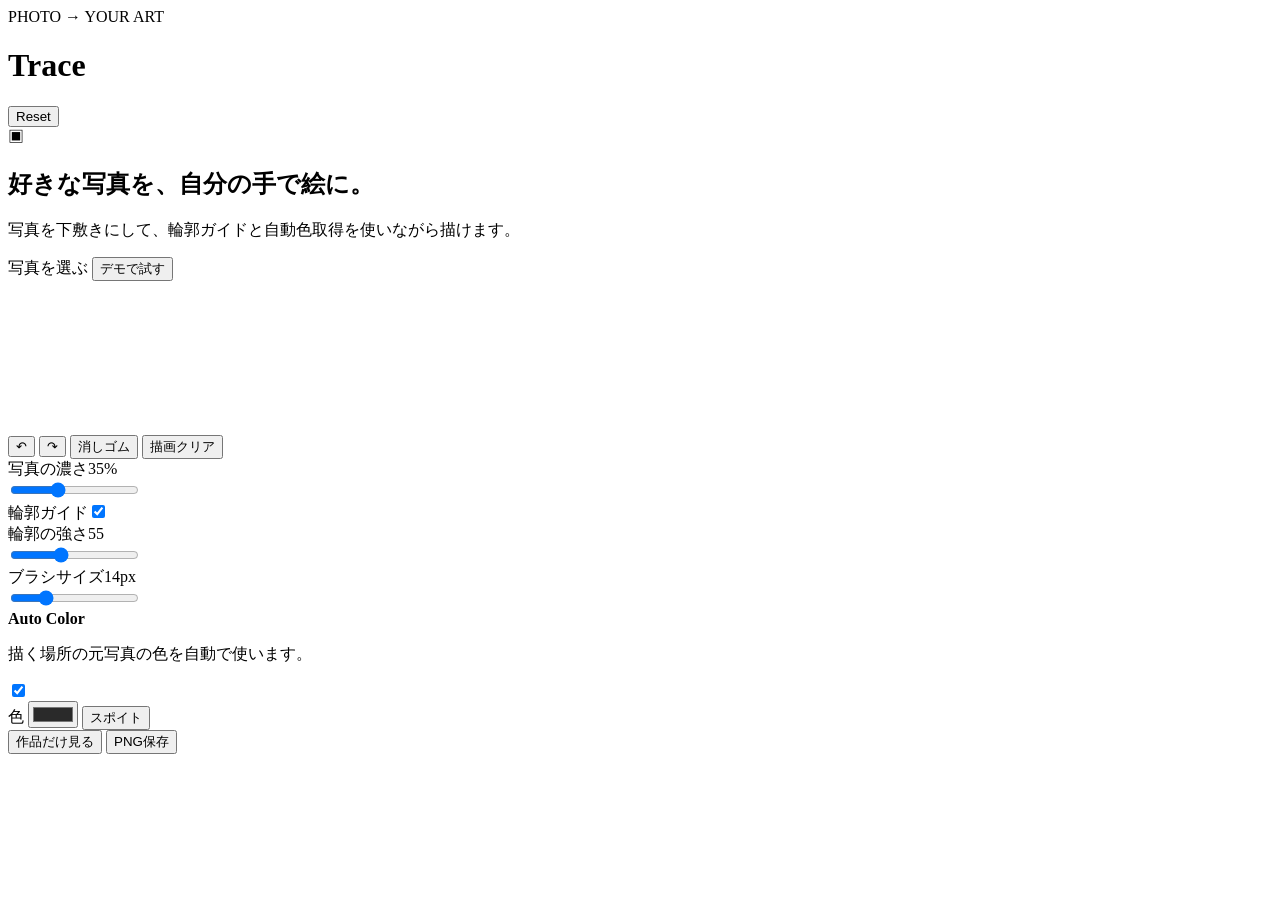
==== index.html @ 2497f71a "Add prototype UI" ====
<!doctype html>
<html lang="ja">
<head>
  <meta charset="utf-8" />
  <meta name="viewport" content="width=device-width, initial-scale=1, viewport-fit=cover" />
  <meta name="theme-color" content="#f6f6f4" />
  <title>Trace — Photo to Your Art</title>
  <link rel="stylesheet" href="styles.css" />
</head>
<body>
  <main class="app">
    <header class="topbar">
      <div>
        <div class="eyebrow">PHOTO → YOUR ART</div>
        <h1>Trace</h1>
      </div>
      <button id="resetBtn" class="ghost">Reset</button>
    </header>

    <section id="emptyState" class="empty-state">
      <div class="empty-card">
        <div class="camera-icon">▣</div>
        <h2>好きな写真を、自分の手で絵に。</h2>
        <p>写真を下敷きにして、輪郭ガイドと自動色取得を使いながら描けます。</p>
        <label class="primary file-label">
          写真を選ぶ
          <input id="fileInput" type="file" accept="image/*" hidden />
        </label>
        <button id="demoBtn" class="secondary">デモで試す</button>
      </div>
    </section>

    <section id="workspace" class="workspace hidden">
      <div class="canvas-shell">
        <div id="canvasWrap" class="canvas-wrap">
          <canvas id="photoCanvas"></canvas>
          <canvas id="outlineCanvas"></canvas>
          <canvas id="drawCanvas"></canvas>
        </div>
      </div>

      <div class="panel">
        <div class="toolbar-row compact">
          <button id="undoBtn" class="tool-btn" title="Undo">↶</button>
          <button id="redoBtn" class="tool-btn" title="Redo">↷</button>
          <button id="eraserBtn" class="tool-btn">消しゴム</button>
          <button id="clearBtn" class="tool-btn danger">描画クリア</button>
        </div>

        <div class="control-block">
          <div class="control-head"><span>写真の濃さ</span><span id="photoOpacityValue">35%</span></div>
          <input id="photoOpacity" type="range" min="0" max="100" value="35" />
        </div>

        <div class="control-block">
          <div class="control-head"><span>輪郭ガイド</span><label class="switch"><input id="outlineToggle" type="checkbox" checked><span></span></label></div>
          <div class="control-head sub"><span>輪郭の強さ</span><span id="outlineStrengthValue">55</span></div>
          <input id="outlineStrength" type="range" min="15" max="120" value="55" />
        </div>

        <div class="control-block">
          <div class="control-head"><span>ブラシサイズ</span><span id="brushSizeValue">14px</span></div>
          <input id="brushSize" type="range" min="2" max="50" value="14" />
        </div>

        <div class="control-block auto-color-block">
          <div>
            <strong>Auto Color</strong>
            <p>描く場所の元写真の色を自動で使います。</p>
          </div>
          <label class="switch"><input id="autoColorToggle" type="checkbox" checked><span></span></label>
        </div>

        <div id="manualColorRow" class="manual-color hidden">
          <label>色 <input id="colorPicker" type="color" value="#2a2a2a"></label>
          <button id="eyedropperBtn" class="secondary small">スポイト</button>
        </div>

        <div class="toolbar-row footer-actions">
          <button id="previewBtn" class="secondary">作品だけ見る</button>
          <button id="saveBtn" class="primary">PNG保存</button>
        </div>
      </div>
    </section>
  </main>

  <div id="toast" class="toast" role="status" aria-live="polite"></div>
  <script src="app.js"></script>
</body>
</html>
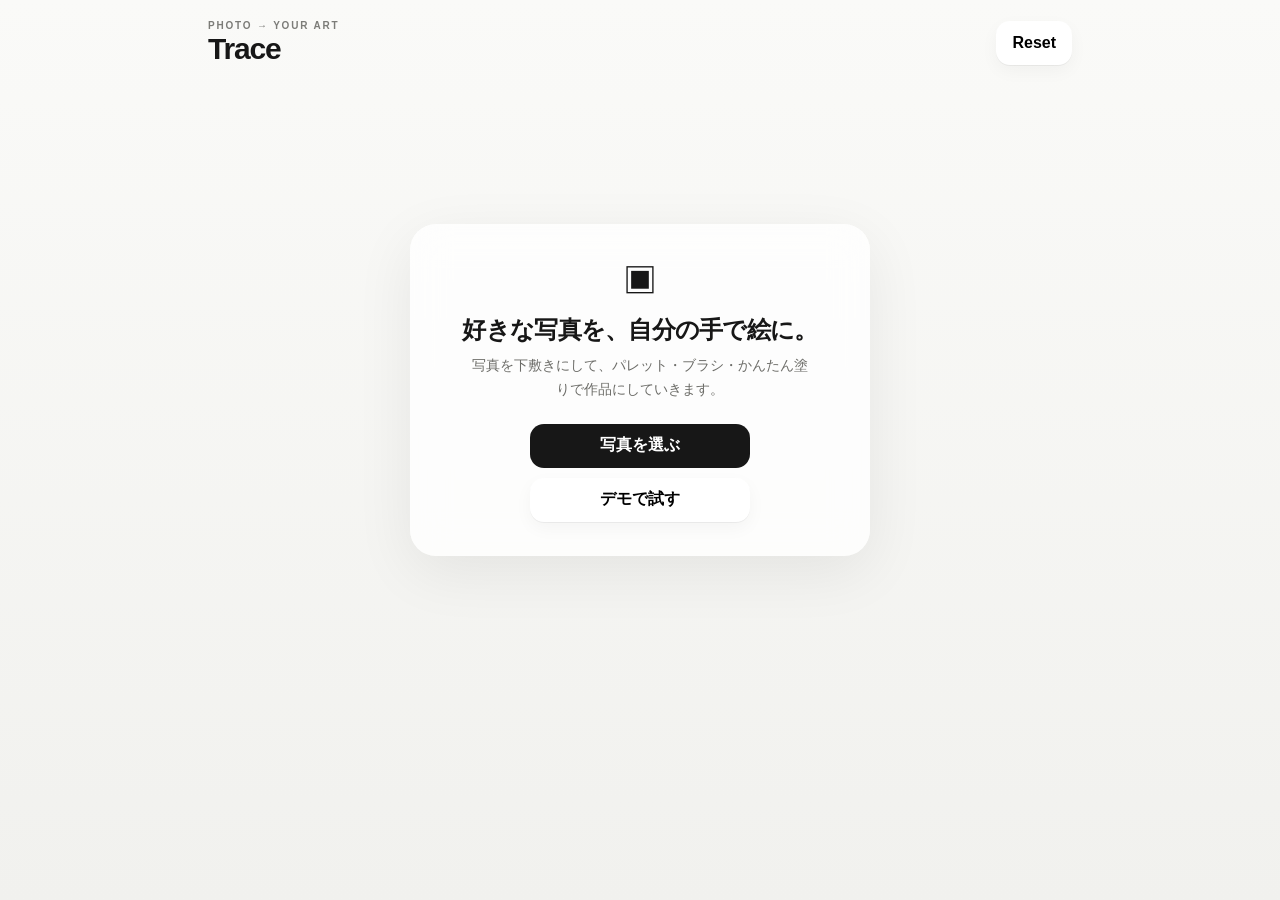
==== commit 38715522: "Update Trace UI to v2" ====
--- a/index.html
+++ b/index.html
@@ -21,7 +21,7 @@
       <div class="empty-card">
         <div class="camera-icon">▣</div>
         <h2>好きな写真を、自分の手で絵に。</h2>
-        <p>写真を下敷きにして、輪郭ガイドと自動色取得を使いながら描けます。</p>
+        <p>写真を下敷きにして、パレット・ブラシ・かんたん塗りで作品にしていきます。</p>
         <label class="primary file-label">
           写真を選ぶ
           <input id="fileInput" type="file" accept="image/*" hidden />
@@ -32,24 +32,89 @@
 
     <section id="workspace" class="workspace hidden">
       <div class="canvas-shell">
-        <div id="canvasWrap" class="canvas-wrap">
-          <canvas id="photoCanvas"></canvas>
-          <canvas id="outlineCanvas"></canvas>
-          <canvas id="drawCanvas"></canvas>
+        <div class="canvas-topline">
+          <div class="badge">12色パレット / 紙テクスチャ対応</div>
+          <div id="zoomLabel" class="zoom-label">100%</div>
+        </div>
+        <div id="canvasViewport" class="canvas-viewport">
+          <div id="canvasStage" class="canvas-stage">
+            <canvas id="photoCanvas"></canvas>
+            <canvas id="outlineCanvas"></canvas>
+            <canvas id="fillCanvas"></canvas>
+            <canvas id="drawCanvas"></canvas>
+            <canvas id="textureCanvas"></canvas>
+          </div>
         </div>
       </div>
 
-      <div class="panel">
+      <aside class="panel">
         <div class="toolbar-row compact">
           <button id="undoBtn" class="tool-btn" title="Undo">↶</button>
           <button id="redoBtn" class="tool-btn" title="Redo">↷</button>
           <button id="eraserBtn" class="tool-btn">消しゴム</button>
-          <button id="clearBtn" class="tool-btn danger">描画クリア</button>
+          <button id="clearBtn" class="tool-btn danger">クリア</button>
         </div>
 
         <div class="control-block">
-          <div class="control-head"><span>写真の濃さ</span><span id="photoOpacityValue">35%</span></div>
-          <input id="photoOpacity" type="range" min="0" max="100" value="35" />
+          <div class="section-title">作業モード</div>
+          <div class="segmented two">
+            <button id="traceModeBtn" class="seg active">なぞる</button>
+            <button id="easyModeBtn" class="seg">かんたん塗り</button>
+          </div>
+          <div class="segmented two top-gap">
+            <button id="drawModeBtn" class="seg active">✏️ 描く</button>
+            <button id="moveModeBtn" class="seg">✋ 移動</button>
+          </div>
+          <div class="helper-text">移動モードでは描かれず、ズーム後に位置を動かせます。</div>
+        </div>
+
+        <div class="control-block">
+          <div class="control-head"><span>ズーム</span><span id="zoomValue">100%</span></div>
+          <input id="zoomSlider" type="range" min="100" max="400" step="10" value="100" />
+        </div>
+
+        <div class="control-block">
+          <div class="section-title">ブラシ</div>
+          <div id="brushPicker" class="brush-picker">
+            <button class="brush-chip active" data-brush="watercolor">水彩</button>
+            <button class="brush-chip" data-brush="pencil">色鉛筆</button>
+            <button class="brush-chip" data-brush="crayon">クレヨン</button>
+            <button class="brush-chip" data-brush="spray">スプレー</button>
+          </div>
+          <div class="control-head top-gap"><span>ブラシサイズ</span><span id="brushSizeValue">18px</span></div>
+          <input id="brushSize" type="range" min="2" max="56" value="18" />
+        </div>
+
+        <div class="control-block auto-color-block">
+          <div>
+            <strong>Auto Color</strong>
+            <p>写真から12色パレットを自動生成します。1ストローク中は同じ色で描きます。</p>
+          </div>
+          <label class="switch"><input id="autoColorToggle" type="checkbox" checked><span></span></label>
+        </div>
+
+        <div class="control-block">
+          <div class="control-head"><span>図工パレット</span><span>12色</span></div>
+          <div id="paletteBoard" class="palette-board"></div>
+          <div class="helper-text">色をタップするとその色を選択し、Auto Color はOFFになります。</div>
+          <div id="manualColorRow" class="manual-color">
+            <label>自由色 <input id="colorPicker" type="color" value="#2a2a2a"></label>
+            <button id="eyedropperBtn" class="secondary small">スポイト</button>
+          </div>
+        </div>
+
+        <div class="control-block hidden" id="easyControls">
+          <div class="control-head"><span>かんたん塗りの細かさ</span><span id="fillDifficultyValue">かんたん</span></div>
+          <div class="segmented two">
+            <button id="fillEasyBtn" class="seg active">かんたん</button>
+            <button id="fillNormalBtn" class="seg">ふつう</button>
+          </div>
+          <div class="helper-text">タップすると領域にベース色を入れます。ドラッグすると上から描けます。</div>
+        </div>
+
+        <div class="control-block">
+          <div class="control-head"><span>写真の濃さ</span><span id="photoOpacityValue">28%</span></div>
+          <input id="photoOpacity" type="range" min="0" max="100" value="28" />
         </div>
 
         <div class="control-block">
@@ -59,28 +124,21 @@
         </div>
 
         <div class="control-block">
-          <div class="control-head"><span>ブラシサイズ</span><span id="brushSizeValue">14px</span></div>
-          <input id="brushSize" type="range" min="2" max="50" value="14" />
-        </div>
-
-        <div class="control-block auto-color-block">
-          <div>
-            <strong>Auto Color</strong>
-            <p>描く場所の元写真の色を自動で使います。</p>
+          <div class="control-head"><span>紙の質感</span><label class="switch"><input id="textureToggle" type="checkbox" checked><span></span></label></div>
+          <div class="segmented three top-gap">
+            <button id="paperDrawingBtn" class="seg active">画用紙</button>
+            <button id="paperWaterBtn" class="seg">水彩紙</button>
+            <button id="paperSketchBtn" class="seg">スケッチ紙</button>
           </div>
-          <label class="switch"><input id="autoColorToggle" type="checkbox" checked><span></span></label>
-        </div>
-
-        <div id="manualColorRow" class="manual-color hidden">
-          <label>色 <input id="colorPicker" type="color" value="#2a2a2a"></label>
-          <button id="eyedropperBtn" class="secondary small">スポイト</button>
+          <div class="control-head sub"><span>質感の強さ</span><span id="textureStrengthValue">36%</span></div>
+          <input id="textureStrength" type="range" min="0" max="100" value="36" />
         </div>
 
         <div class="toolbar-row footer-actions">
           <button id="previewBtn" class="secondary">作品だけ見る</button>
           <button id="saveBtn" class="primary">PNG保存</button>
         </div>
-      </div>
+      </aside>
     </section>
   </main>
 
--- a/styles.css
+++ b/styles.css
@@ -0,0 +1,7 @@
+:root{
+  font-family:-apple-system,BlinkMacSystemFont,"SF Pro Display","Hiragino Sans","Yu Gothic UI",sans-serif;
+  color:#171717;background:#f6f6f4;
+}
+*{box-sizing:border-box}body{margin:0;min-height:100vh;background:linear-gradient(#fafaf8,#f1f1ee)}
+button,input{font:inherit}button{cursor:pointer}.app{max-width:900px;margin:0 auto;padding:20px 18px 36px}.topbar{display:flex;align-items:center;justify-content:space-between;margin-bottom:18px}.eyebrow{font-size:10px;letter-spacing:.18em;color:#7c7c78;font-weight:700}.topbar h1{margin:1px 0 0;font-size:30px;letter-spacing:-.04em}.ghost,.tool-btn,.secondary,.primary{border:0;border-radius:14px;min-height:44px;padding:0 16px;font-weight:650}.ghost,.tool-btn,.secondary{background:#fff;box-shadow:0 1px 0 rgba(0,0,0,.05),0 6px 18px rgba(0,0,0,.04)}.primary{background:#171717;color:#fff}.empty-state{display:grid;min-height:68vh;place-items:center}.empty-card{text-align:center;background:rgba(255,255,255,.78);backdrop-filter:blur(18px);padding:34px 24px;border-radius:26px;box-shadow:0 16px 60px rgba(0,0,0,.07);max-width:460px;width:100%}.empty-card h2{font-size:24px;letter-spacing:-.03em;margin:10px 0 8px}.empty-card p{font-size:14px;line-height:1.7;color:#6c6c68;margin:0 auto 22px;max-width:340px}.camera-icon{font-size:34px}.file-label{display:flex;align-items:center;justify-content:center;margin:0 auto 10px;max-width:220px}.empty-card .secondary{width:220px}.hidden{display:none!important}.workspace{display:grid;grid-template-columns:minmax(0,1.4fr) minmax(280px,.6fr);gap:18px;align-items:start}.canvas-shell{background:#deded9;border-radius:24px;padding:10px;box-shadow:0 18px 50px rgba(0,0,0,.08);position:sticky;top:14px}.canvas-wrap{position:relative;width:100%;aspect-ratio:4/3;background:#fff;border-radius:17px;overflow:hidden;touch-action:none}.canvas-wrap canvas{position:absolute;inset:0;width:100%;height:100%;display:block}.panel{background:rgba(255,255,255,.82);backdrop-filter:blur(20px);border-radius:24px;padding:16px;box-shadow:0 16px 50px rgba(0,0,0,.06)}.toolbar-row{display:flex;gap:8px;flex-wrap:wrap}.toolbar-row.compact .tool-btn{flex:1;min-width:64px;padding:0 10px}.tool-btn.active{background:#171717;color:#fff}.tool-btn.danger{color:#b83535}.control-block{padding:15px 2px;border-bottom:1px solid #ecece8}.control-head{display:flex;align-items:center;justify-content:space-between;font-size:14px;font-weight:650;margin-bottom:8px}.control-head.sub{font-size:12px;color:#777771;margin-top:10px}.control-block input[type=range]{width:100%;accent-color:#171717}.switch input{display:none}.switch span{width:46px;height:27px;background:#d7d7d2;border-radius:999px;display:block;position:relative;transition:.18s}.switch span:after{content:"";width:21px;height:21px;background:#fff;position:absolute;top:3px;left:3px;border-radius:50%;box-shadow:0 2px 7px rgba(0,0,0,.15);transition:.18s}.switch input:checked+span{background:#171717}.switch input:checked+span:after{transform:translateX(19px)}.auto-color-block{display:flex;align-items:center;justify-content:space-between;gap:16px}.auto-color-block strong{font-size:14px}.auto-color-block p{font-size:11px;color:#777771;margin:4px 0 0;line-height:1.45}.manual-color{display:flex;align-items:center;gap:10px;padding:14px 2px}.manual-color label{display:flex;align-items:center;gap:8px;font-size:13px;font-weight:650}.manual-color input[type=color]{width:44px;height:36px;padding:0;border:0;background:none}.secondary.small{min-height:36px;padding:0 12px;font-size:12px}.footer-actions{margin-top:16px}.footer-actions button{flex:1}.toast{position:fixed;left:50%;bottom:24px;transform:translate(-50%,20px);opacity:0;pointer-events:none;background:#171717;color:#fff;padding:10px 14px;border-radius:999px;font-size:12px;transition:.2s;z-index:20}.toast.show{opacity:1;transform:translate(-50%,0)}
+@media(max-width:760px){.app{padding:14px 12px 28px}.workspace{grid-template-columns:1fr}.canvas-shell{position:relative;top:auto}.panel{border-radius:20px}.topbar h1{font-size:27px}.empty-state{min-height:74vh}}
